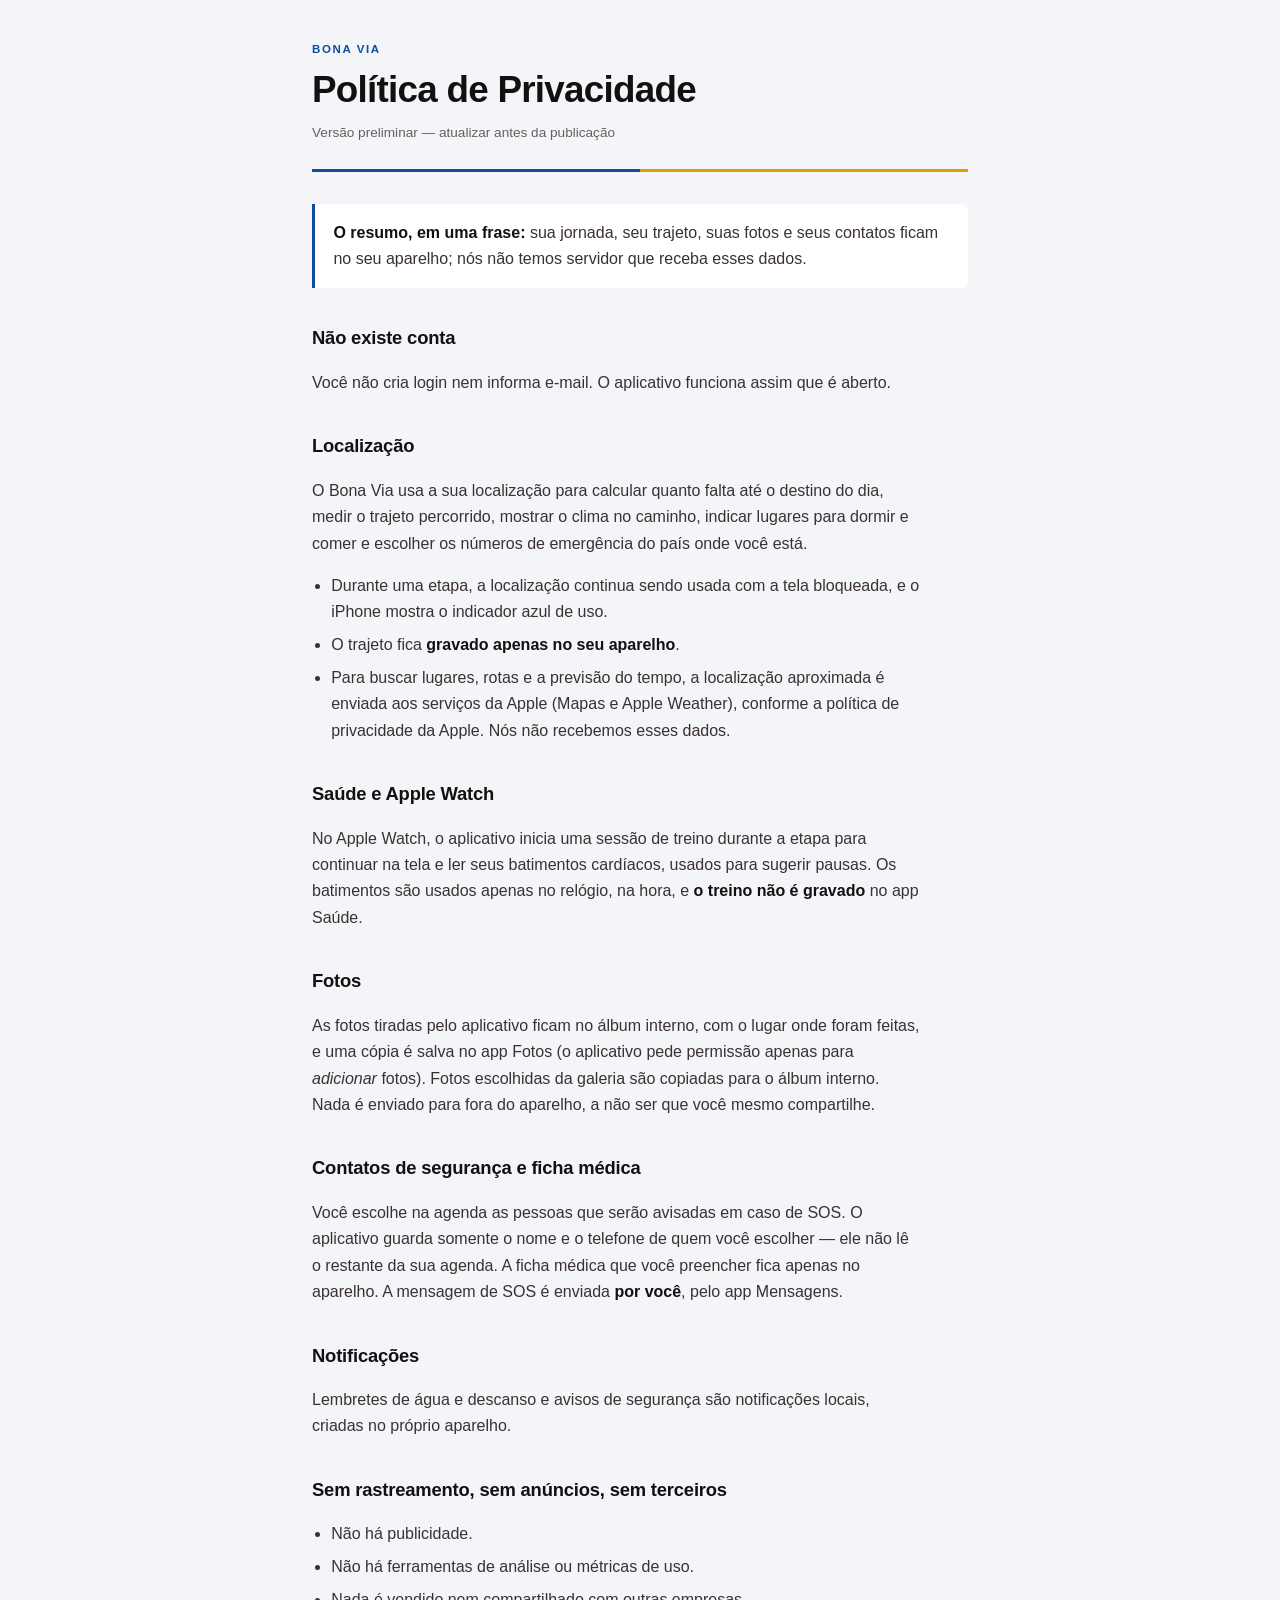
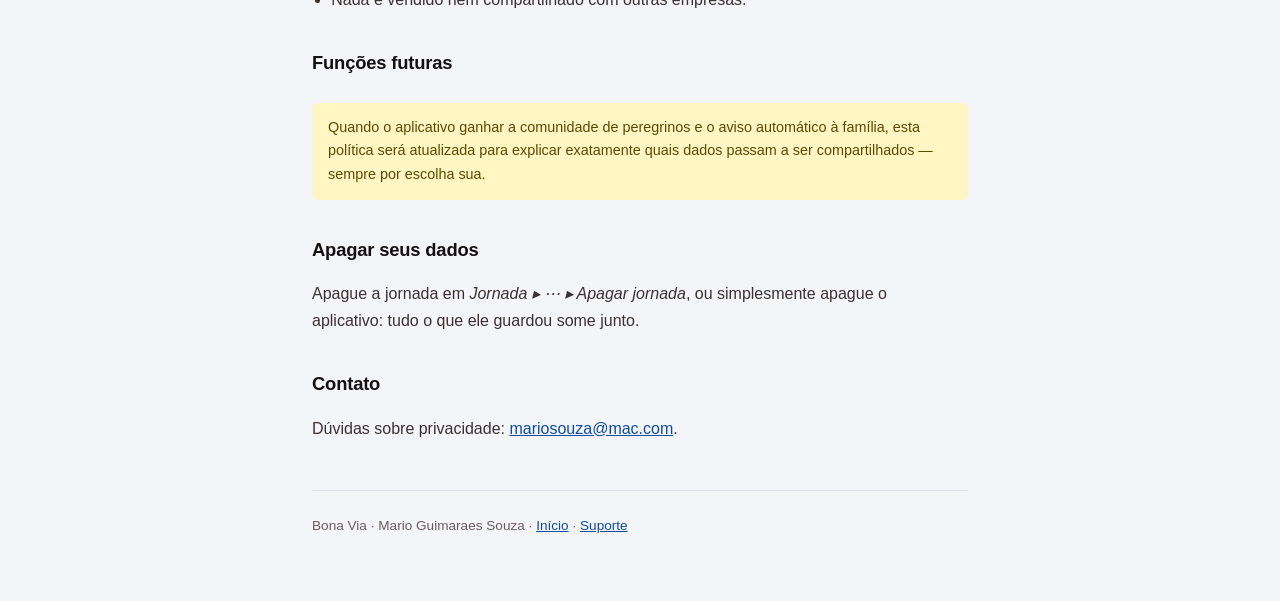
==== bonavia/privacidade.html @ c72624f2 "Site do Bona Via (início, privacidade, suporte) Co-Authored-By: Claude Opus 5 <noreply@anthropic.com" ====
<!doctype html>
<html lang="pt-BR">
<head>
<meta charset="utf-8">
<meta name="viewport" content="width=device-width,initial-scale=1">
<title>Política de Privacidade — Bona Via</title>
<link rel="stylesheet" href="estilo.css">
</head>
<body>
<div class="folha">

<header>
  <p class="marca">Bona Via</p>
  <h1>Política de Privacidade</h1>
  <p class="data">Versão preliminar — atualizar antes da publicação</p>
</header>

<div class="destaque">
  <p><strong>O resumo, em uma frase:</strong> sua jornada, seu trajeto, suas fotos e seus contatos ficam no seu aparelho; nós não temos servidor que receba esses dados.</p>
</div>

<h2>Não existe conta</h2>
<p>Você não cria login nem informa e-mail. O aplicativo funciona assim que é aberto.</p>

<h2>Localização</h2>
<p>O Bona Via usa a sua localização para calcular quanto falta até o destino do dia, medir o trajeto percorrido, mostrar o clima no caminho, indicar lugares para dormir e comer e escolher os números de emergência do país onde você está.</p>
<ul>
  <li>Durante uma etapa, a localização continua sendo usada com a tela bloqueada, e o iPhone mostra o indicador azul de uso.</li>
  <li>O trajeto fica <strong>gravado apenas no seu aparelho</strong>.</li>
  <li>Para buscar lugares, rotas e a previsão do tempo, a localização aproximada é enviada aos serviços da Apple (Mapas e Apple Weather), conforme a política de privacidade da Apple. Nós não recebemos esses dados.</li>
</ul>

<h2>Saúde e Apple Watch</h2>
<p>No Apple Watch, o aplicativo inicia uma sessão de treino durante a etapa para continuar na tela e ler seus batimentos cardíacos, usados para sugerir pausas. Os batimentos são usados apenas no relógio, na hora, e <strong>o treino não é gravado</strong> no app Saúde.</p>

<h2>Fotos</h2>
<p>As fotos tiradas pelo aplicativo ficam no álbum interno, com o lugar onde foram feitas, e uma cópia é salva no app Fotos (o aplicativo pede permissão apenas para <em>adicionar</em> fotos). Fotos escolhidas da galeria são copiadas para o álbum interno. Nada é enviado para fora do aparelho, a não ser que você mesmo compartilhe.</p>

<h2>Contatos de segurança e ficha médica</h2>
<p>Você escolhe na agenda as pessoas que serão avisadas em caso de SOS. O aplicativo guarda somente o nome e o telefone de quem você escolher — ele não lê o restante da sua agenda. A ficha médica que você preencher fica apenas no aparelho. A mensagem de SOS é enviada <strong>por você</strong>, pelo app Mensagens.</p>

<h2>Notificações</h2>
<p>Lembretes de água e descanso e avisos de segurança são notificações locais, criadas no próprio aparelho.</p>

<h2>Sem rastreamento, sem anúncios, sem terceiros</h2>
<ul>
  <li>Não há publicidade.</li>
  <li>Não há ferramentas de análise ou métricas de uso.</li>
  <li>Nada é vendido nem compartilhado com outras empresas.</li>
</ul>

<h2>Funções futuras</h2>
<div class="aviso">Quando o aplicativo ganhar a comunidade de peregrinos e o aviso automático à família, esta política será atualizada para explicar exatamente quais dados passam a ser compartilhados — sempre por escolha sua.</div>

<h2>Apagar seus dados</h2>
<p>Apague a jornada em <em>Jornada ▸ ⋯ ▸ Apagar jornada</em>, ou simplesmente apague o aplicativo: tudo o que ele guardou some junto.</p>

<h2>Contato</h2>
<p>Dúvidas sobre privacidade: <a href="mailto:mariosouza@mac.com">mariosouza@mac.com</a>.</p>

<footer>Bona Via · Mario Guimaraes Souza · <a href="index.html">Início</a> · <a href="suporte.html">Suporte</a></footer>
</div>
</body>
</html>
---- bonavia/estilo.css ----
:root{
  --ground:#F3F5F9; --surface:#FFFFFF; --ink:#151010; --ink-2:#3B3130;
  --muted:#6B5D5C; --line:#DCE2EC; --rubro:#0F4C9E; --ouro:#E0A100;
}
@media (prefers-color-scheme:dark){:root{
  --ground:#0F0C0C; --surface:#171313; --ink:#EDE8E7; --ink-2:#CEC4C3;
  --muted:#9A8C8A; --line:#2B2323; --rubro:#6FA8F5; --ouro:#F2C45A;
}}
*{box-sizing:border-box}
body{
  background:var(--ground); color:var(--ink); margin:0;
  font:16px/1.65 -apple-system,BlinkMacSystemFont,"Segoe UI",Roboto,sans-serif;
  -webkit-text-size-adjust:100%;
}
.folha{max-width:44rem;margin:0 auto;padding:2.5rem 1.5rem 4rem}
header{border-bottom:3px solid var(--rubro);padding-bottom:1.5rem;margin-bottom:2rem;position:relative}
header::after{content:"";position:absolute;left:0;right:0;bottom:-3px;height:3px;
  background:linear-gradient(90deg,var(--rubro) 0 50%,var(--ouro) 50% 100%)}
.marca{font-size:.72rem;letter-spacing:.14em;text-transform:uppercase;color:var(--rubro);
  font-weight:700;margin:0 0 .6rem}
h1{font-size:clamp(1.7rem,5vw,2.3rem);line-height:1.15;margin:0;letter-spacing:-.02em}
.data{color:var(--muted);font-size:.85rem;margin:.7rem 0 0}
h2{font-size:1.15rem;margin:2.2rem 0 .5rem;letter-spacing:-.01em}
p,li{color:var(--ink-2);max-width:38rem}
ul{padding-left:1.2rem}
li{margin:.4rem 0}
strong{color:var(--ink)}
a{color:var(--rubro)}
.destaque{background:var(--surface);border-left:3px solid var(--rubro);
  padding:1rem 1.15rem;border-radius:0 6px 6px 0;margin:1.5rem 0}
.destaque p{margin:.3rem 0}
.destaque p:first-child{margin-top:0}.destaque p:last-child{margin-bottom:0}
table{border-collapse:collapse;width:100%;margin:1.2rem 0;font-size:.92rem;
  background:var(--surface);border:1px solid var(--line);border-radius:6px;overflow:hidden}
th,td{text-align:left;padding:.6rem .8rem;border-bottom:1px solid var(--line);vertical-align:top}
th{font-size:.72rem;letter-spacing:.06em;text-transform:uppercase;color:var(--muted)}
tr:last-child td{border-bottom:0}
footer{margin-top:3rem;padding-top:1.5rem;border-top:1px solid var(--line);
  color:var(--muted);font-size:.85rem}
.aviso{background:#FFF6C4;color:#5A4A00;border-radius:6px;padding:.8rem 1rem;
  font-size:.9rem;margin:1.5rem 0}
@media (prefers-color-scheme:dark){.aviso{background:#2B2410;color:#E3D07A}}
.icone{width:96px;height:96px;border-radius:22px;display:block;margin:0 0 1rem;box-shadow:0 4px 14px rgba(15,76,158,.25)}
.lede{font-size:1.1rem}
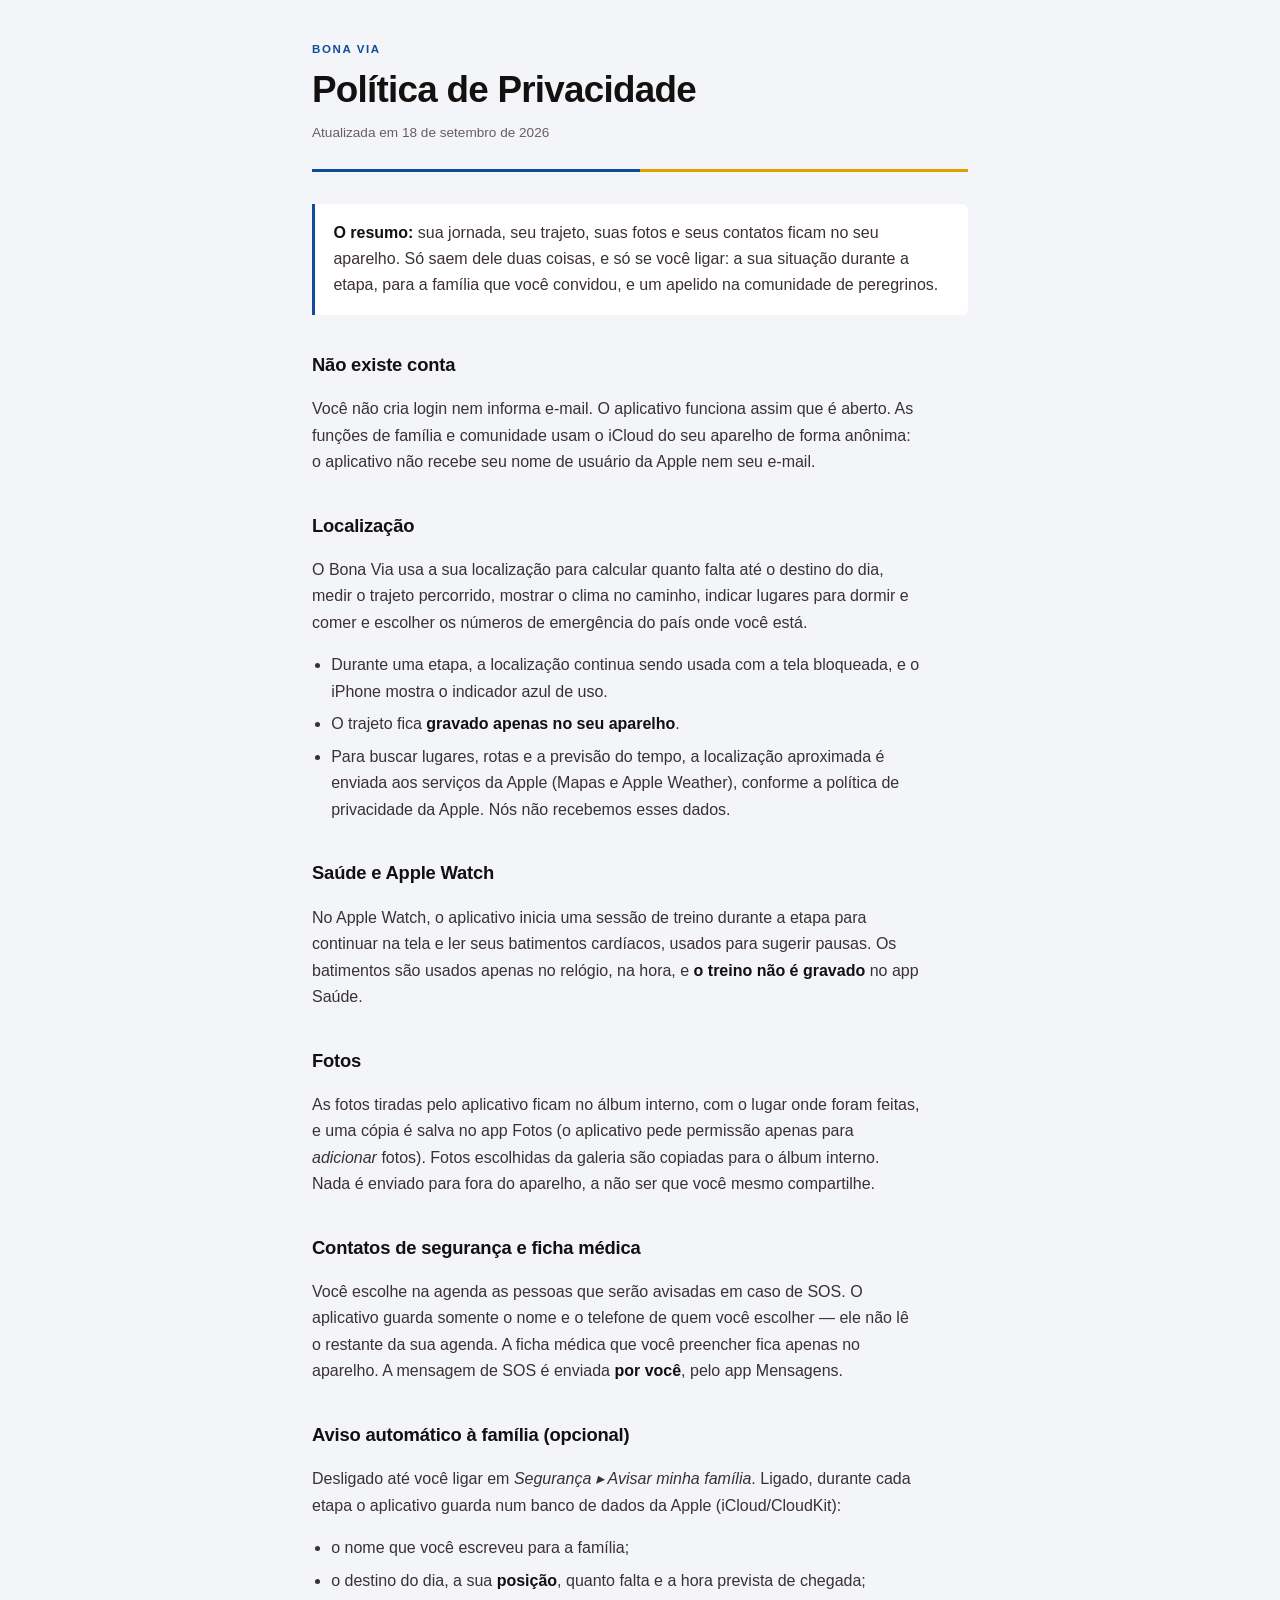
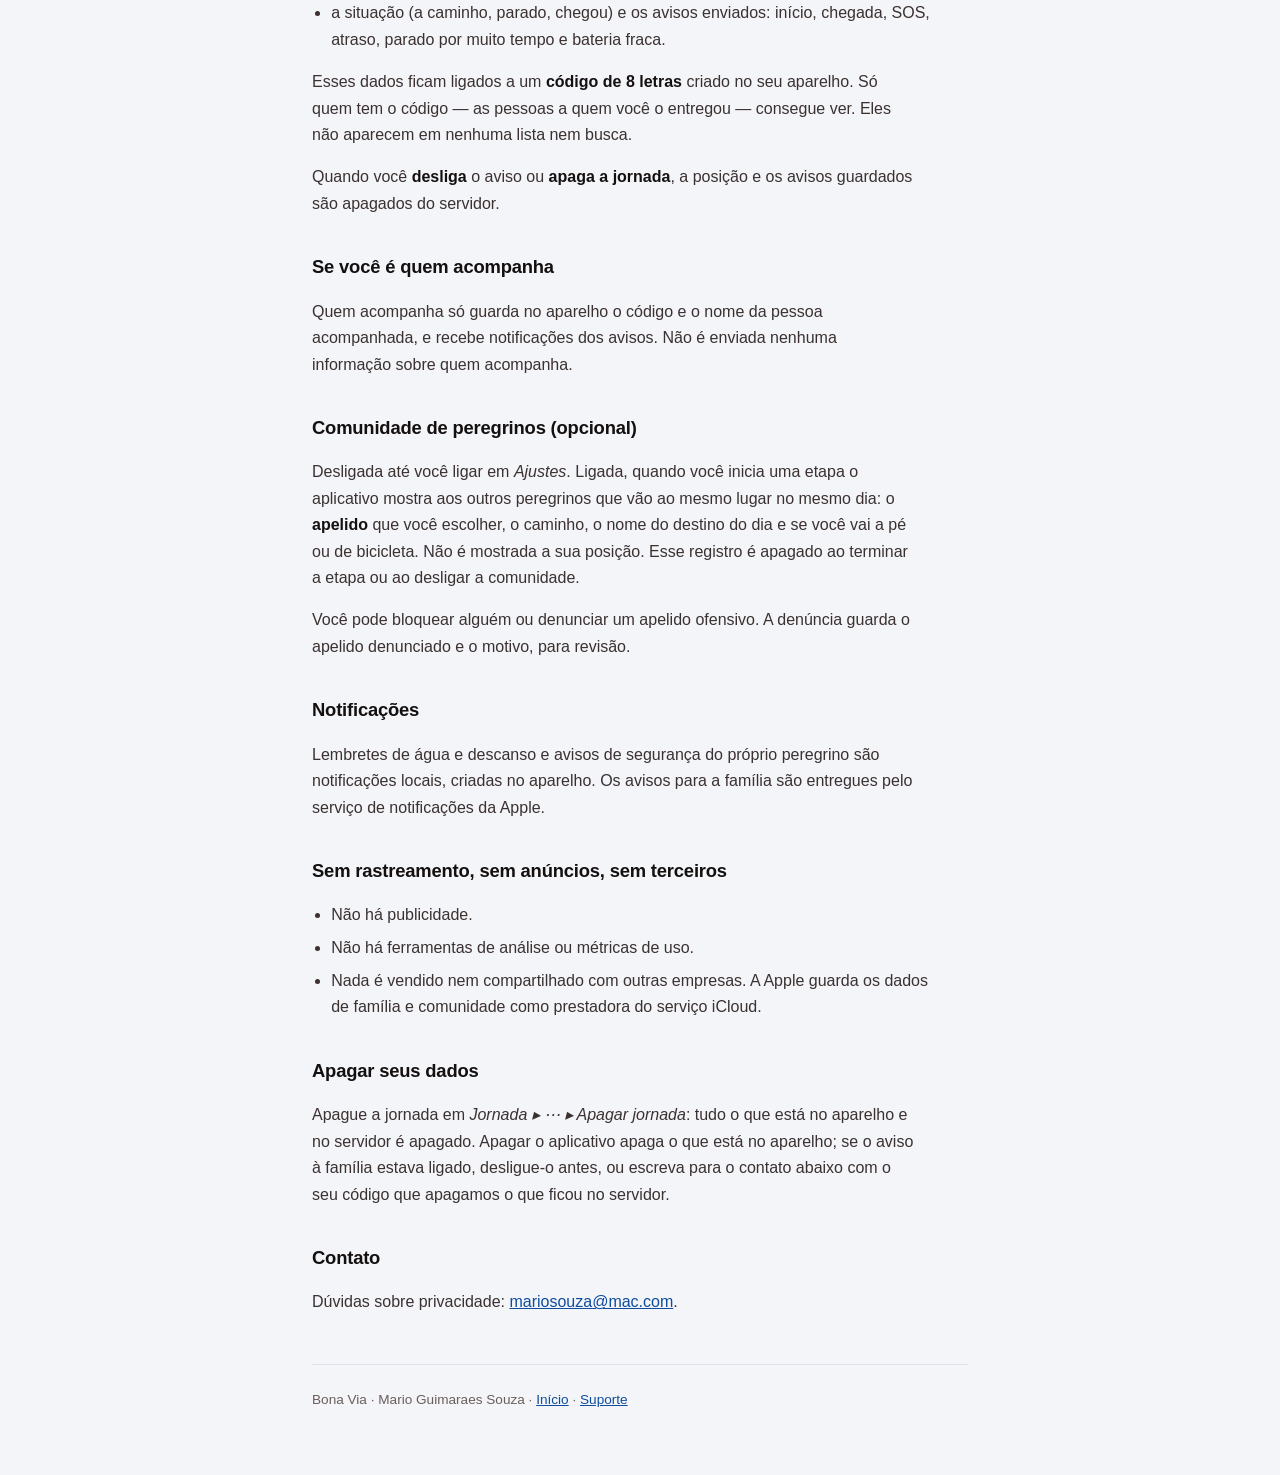
==== commit 8b4211e5: "Bona Via: privacidade e suporte com aviso à família e comunidade Co-Authored-By: Claude Opus 5 <nore" ====
--- a/bonavia/privacidade.html
+++ b/bonavia/privacidade.html
@@ -12,15 +12,15 @@
 <header>
   <p class="marca">Bona Via</p>
   <h1>Política de Privacidade</h1>
-  <p class="data">Versão preliminar — atualizar antes da publicação</p>
+  <p class="data">Atualizada em 18 de setembro de 2026</p>
 </header>
 
 <div class="destaque">
-  <p><strong>O resumo, em uma frase:</strong> sua jornada, seu trajeto, suas fotos e seus contatos ficam no seu aparelho; nós não temos servidor que receba esses dados.</p>
+  <p><strong>O resumo:</strong> sua jornada, seu trajeto, suas fotos e seus contatos ficam no seu aparelho. Só saem dele duas coisas, e só se você ligar: a sua situação durante a etapa, para a família que você convidou, e um apelido na comunidade de peregrinos.</p>
 </div>
 
 <h2>Não existe conta</h2>
-<p>Você não cria login nem informa e-mail. O aplicativo funciona assim que é aberto.</p>
+<p>Você não cria login nem informa e-mail. O aplicativo funciona assim que é aberto. As funções de família e comunidade usam o iCloud do seu aparelho de forma anônima: o aplicativo não recebe seu nome de usuário da Apple nem seu e-mail.</p>
 
 <h2>Localização</h2>
 <p>O Bona Via usa a sua localização para calcular quanto falta até o destino do dia, medir o trajeto percorrido, mostrar o clima no caminho, indicar lugares para dormir e comer e escolher os números de emergência do país onde você está.</p>
@@ -39,21 +39,35 @@
 <h2>Contatos de segurança e ficha médica</h2>
 <p>Você escolhe na agenda as pessoas que serão avisadas em caso de SOS. O aplicativo guarda somente o nome e o telefone de quem você escolher — ele não lê o restante da sua agenda. A ficha médica que você preencher fica apenas no aparelho. A mensagem de SOS é enviada <strong>por você</strong>, pelo app Mensagens.</p>
 
+<h2>Aviso automático à família (opcional)</h2>
+<p>Desligado até você ligar em <em>Segurança ▸ Avisar minha família</em>. Ligado, durante cada etapa o aplicativo guarda num banco de dados da Apple (iCloud/CloudKit):</p>
+<ul>
+  <li>o nome que você escreveu para a família;</li>
+  <li>o destino do dia, a sua <strong>posição</strong>, quanto falta e a hora prevista de chegada;</li>
+  <li>a situação (a caminho, parado, chegou) e os avisos enviados: início, chegada, SOS, atraso, parado por muito tempo e bateria fraca.</li>
+</ul>
+<p>Esses dados ficam ligados a um <strong>código de 8 letras</strong> criado no seu aparelho. Só quem tem o código — as pessoas a quem você o entregou — consegue ver. Eles não aparecem em nenhuma lista nem busca.</p>
+<p>Quando você <strong>desliga</strong> o aviso ou <strong>apaga a jornada</strong>, a posição e os avisos guardados são apagados do servidor.</p>
+
+<h2>Se você é quem acompanha</h2>
+<p>Quem acompanha só guarda no aparelho o código e o nome da pessoa acompanhada, e recebe notificações dos avisos. Não é enviada nenhuma informação sobre quem acompanha.</p>
+
+<h2>Comunidade de peregrinos (opcional)</h2>
+<p>Desligada até você ligar em <em>Ajustes</em>. Ligada, quando você inicia uma etapa o aplicativo mostra aos outros peregrinos que vão ao mesmo lugar no mesmo dia: o <strong>apelido</strong> que você escolher, o caminho, o nome do destino do dia e se você vai a pé ou de bicicleta. Não é mostrada a sua posição. Esse registro é apagado ao terminar a etapa ou ao desligar a comunidade.</p>
+<p>Você pode bloquear alguém ou denunciar um apelido ofensivo. A denúncia guarda o apelido denunciado e o motivo, para revisão.</p>
+
 <h2>Notificações</h2>
-<p>Lembretes de água e descanso e avisos de segurança são notificações locais, criadas no próprio aparelho.</p>
+<p>Lembretes de água e descanso e avisos de segurança do próprio peregrino são notificações locais, criadas no aparelho. Os avisos para a família são entregues pelo serviço de notificações da Apple.</p>
 
 <h2>Sem rastreamento, sem anúncios, sem terceiros</h2>
 <ul>
   <li>Não há publicidade.</li>
   <li>Não há ferramentas de análise ou métricas de uso.</li>
-  <li>Nada é vendido nem compartilhado com outras empresas.</li>
+  <li>Nada é vendido nem compartilhado com outras empresas. A Apple guarda os dados de família e comunidade como prestadora do serviço iCloud.</li>
 </ul>
 
-<h2>Funções futuras</h2>
-<div class="aviso">Quando o aplicativo ganhar a comunidade de peregrinos e o aviso automático à família, esta política será atualizada para explicar exatamente quais dados passam a ser compartilhados — sempre por escolha sua.</div>
-
 <h2>Apagar seus dados</h2>
-<p>Apague a jornada em <em>Jornada ▸ ⋯ ▸ Apagar jornada</em>, ou simplesmente apague o aplicativo: tudo o que ele guardou some junto.</p>
+<p>Apague a jornada em <em>Jornada ▸ ⋯ ▸ Apagar jornada</em>: tudo o que está no aparelho e no servidor é apagado. Apagar o aplicativo apaga o que está no aparelho; se o aviso à família estava ligado, desligue-o antes, ou escreva para o contato abaixo com o seu código que apagamos o que ficou no servidor.</p>
 
 <h2>Contato</h2>
 <p>Dúvidas sobre privacidade: <a href="mailto:mariosouza@mac.com">mariosouza@mac.com</a>.</p>
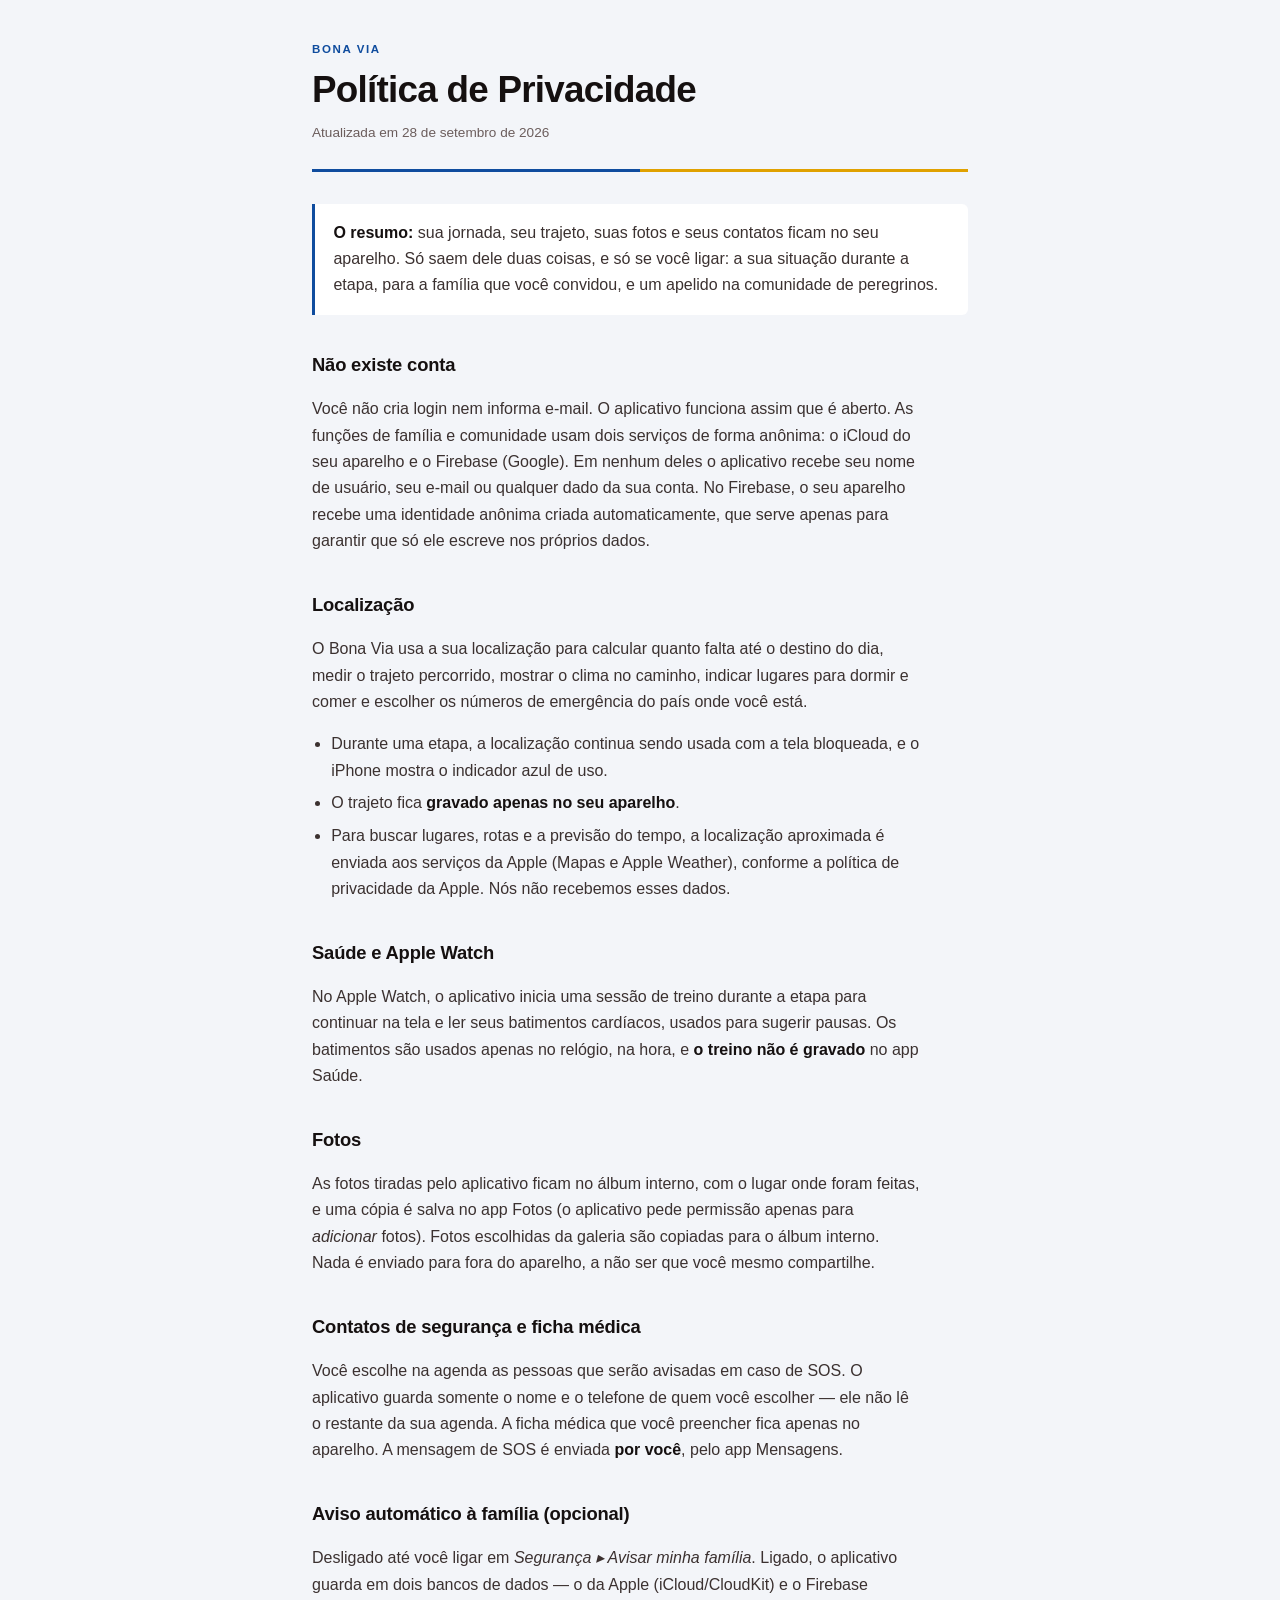
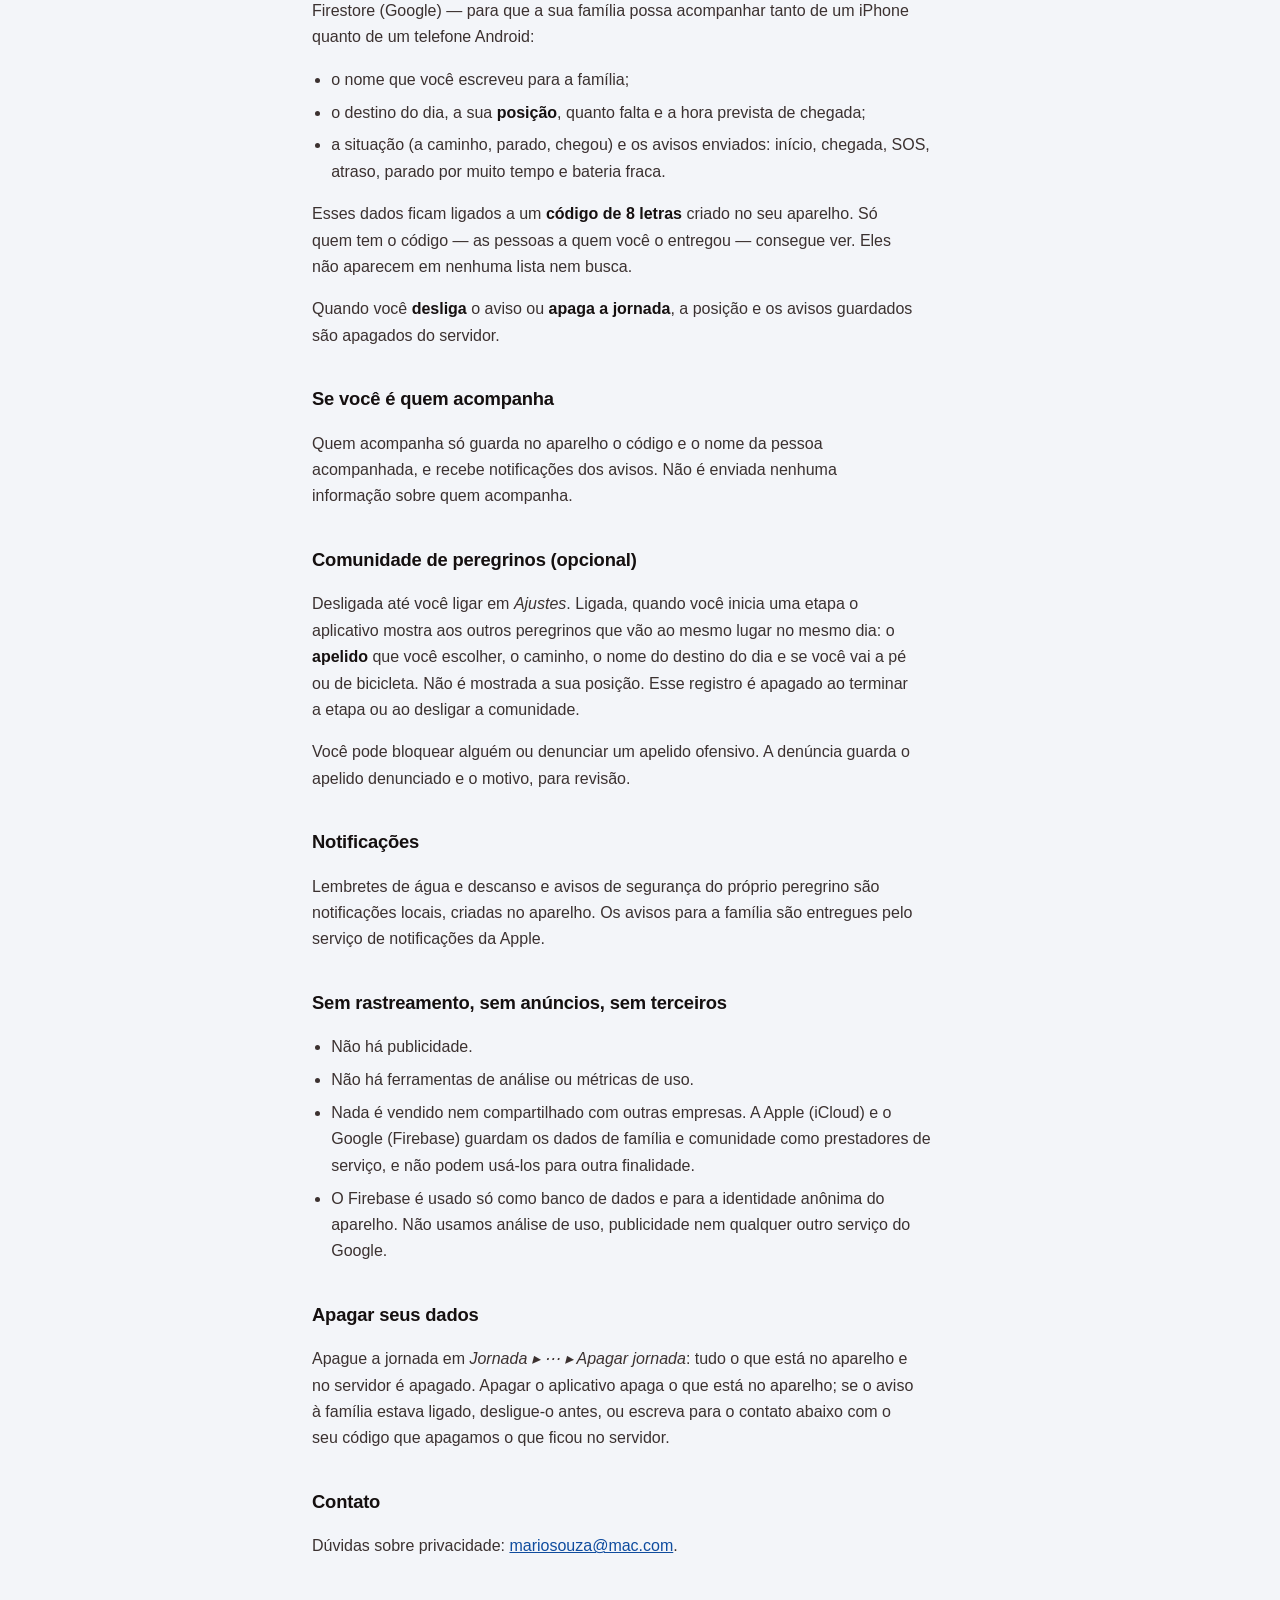
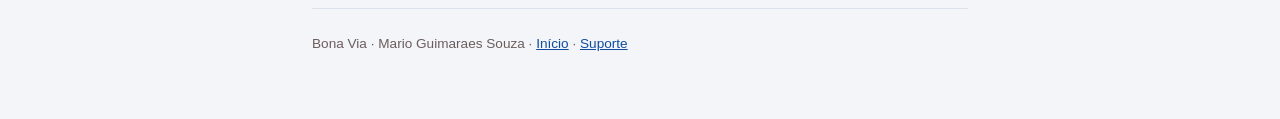
==== commit 055db70e: "Política do Bona Via passa a declarar o Firebase As funções de família e comunidade passaram a usar " ====
--- a/bonavia/privacidade.html
+++ b/bonavia/privacidade.html
@@ -12,7 +12,7 @@
 <header>
   <p class="marca">Bona Via</p>
   <h1>Política de Privacidade</h1>
-  <p class="data">Atualizada em 18 de setembro de 2026</p>
+  <p class="data">Atualizada em 28 de setembro de 2026</p>
 </header>
 
 <div class="destaque">
@@ -20,7 +20,7 @@
 </div>
 
 <h2>Não existe conta</h2>
-<p>Você não cria login nem informa e-mail. O aplicativo funciona assim que é aberto. As funções de família e comunidade usam o iCloud do seu aparelho de forma anônima: o aplicativo não recebe seu nome de usuário da Apple nem seu e-mail.</p>
+<p>Você não cria login nem informa e-mail. O aplicativo funciona assim que é aberto. As funções de família e comunidade usam dois serviços de forma anônima: o iCloud do seu aparelho e o Firebase (Google). Em nenhum deles o aplicativo recebe seu nome de usuário, seu e-mail ou qualquer dado da sua conta. No Firebase, o seu aparelho recebe uma identidade anônima criada automaticamente, que serve apenas para garantir que só ele escreve nos próprios dados.</p>
 
 <h2>Localização</h2>
 <p>O Bona Via usa a sua localização para calcular quanto falta até o destino do dia, medir o trajeto percorrido, mostrar o clima no caminho, indicar lugares para dormir e comer e escolher os números de emergência do país onde você está.</p>
@@ -40,7 +40,7 @@
 <p>Você escolhe na agenda as pessoas que serão avisadas em caso de SOS. O aplicativo guarda somente o nome e o telefone de quem você escolher — ele não lê o restante da sua agenda. A ficha médica que você preencher fica apenas no aparelho. A mensagem de SOS é enviada <strong>por você</strong>, pelo app Mensagens.</p>
 
 <h2>Aviso automático à família (opcional)</h2>
-<p>Desligado até você ligar em <em>Segurança ▸ Avisar minha família</em>. Ligado, durante cada etapa o aplicativo guarda num banco de dados da Apple (iCloud/CloudKit):</p>
+<p>Desligado até você ligar em <em>Segurança ▸ Avisar minha família</em>. Ligado, o aplicativo guarda em dois bancos de dados — o da Apple (iCloud/CloudKit) e o Firebase Firestore (Google) — para que a sua família possa acompanhar tanto de um iPhone quanto de um telefone Android:</p>
 <ul>
   <li>o nome que você escreveu para a família;</li>
   <li>o destino do dia, a sua <strong>posição</strong>, quanto falta e a hora prevista de chegada;</li>
@@ -63,7 +63,8 @@
 <ul>
   <li>Não há publicidade.</li>
   <li>Não há ferramentas de análise ou métricas de uso.</li>
-  <li>Nada é vendido nem compartilhado com outras empresas. A Apple guarda os dados de família e comunidade como prestadora do serviço iCloud.</li>
+  <li>Nada é vendido nem compartilhado com outras empresas. A Apple (iCloud) e o Google (Firebase) guardam os dados de família e comunidade como prestadores de serviço, e não podem usá-los para outra finalidade.</li>
+  <li>O Firebase é usado só como banco de dados e para a identidade anônima do aparelho. Não usamos análise de uso, publicidade nem qualquer outro serviço do Google.</li>
 </ul>
 
 <h2>Apagar seus dados</h2>
